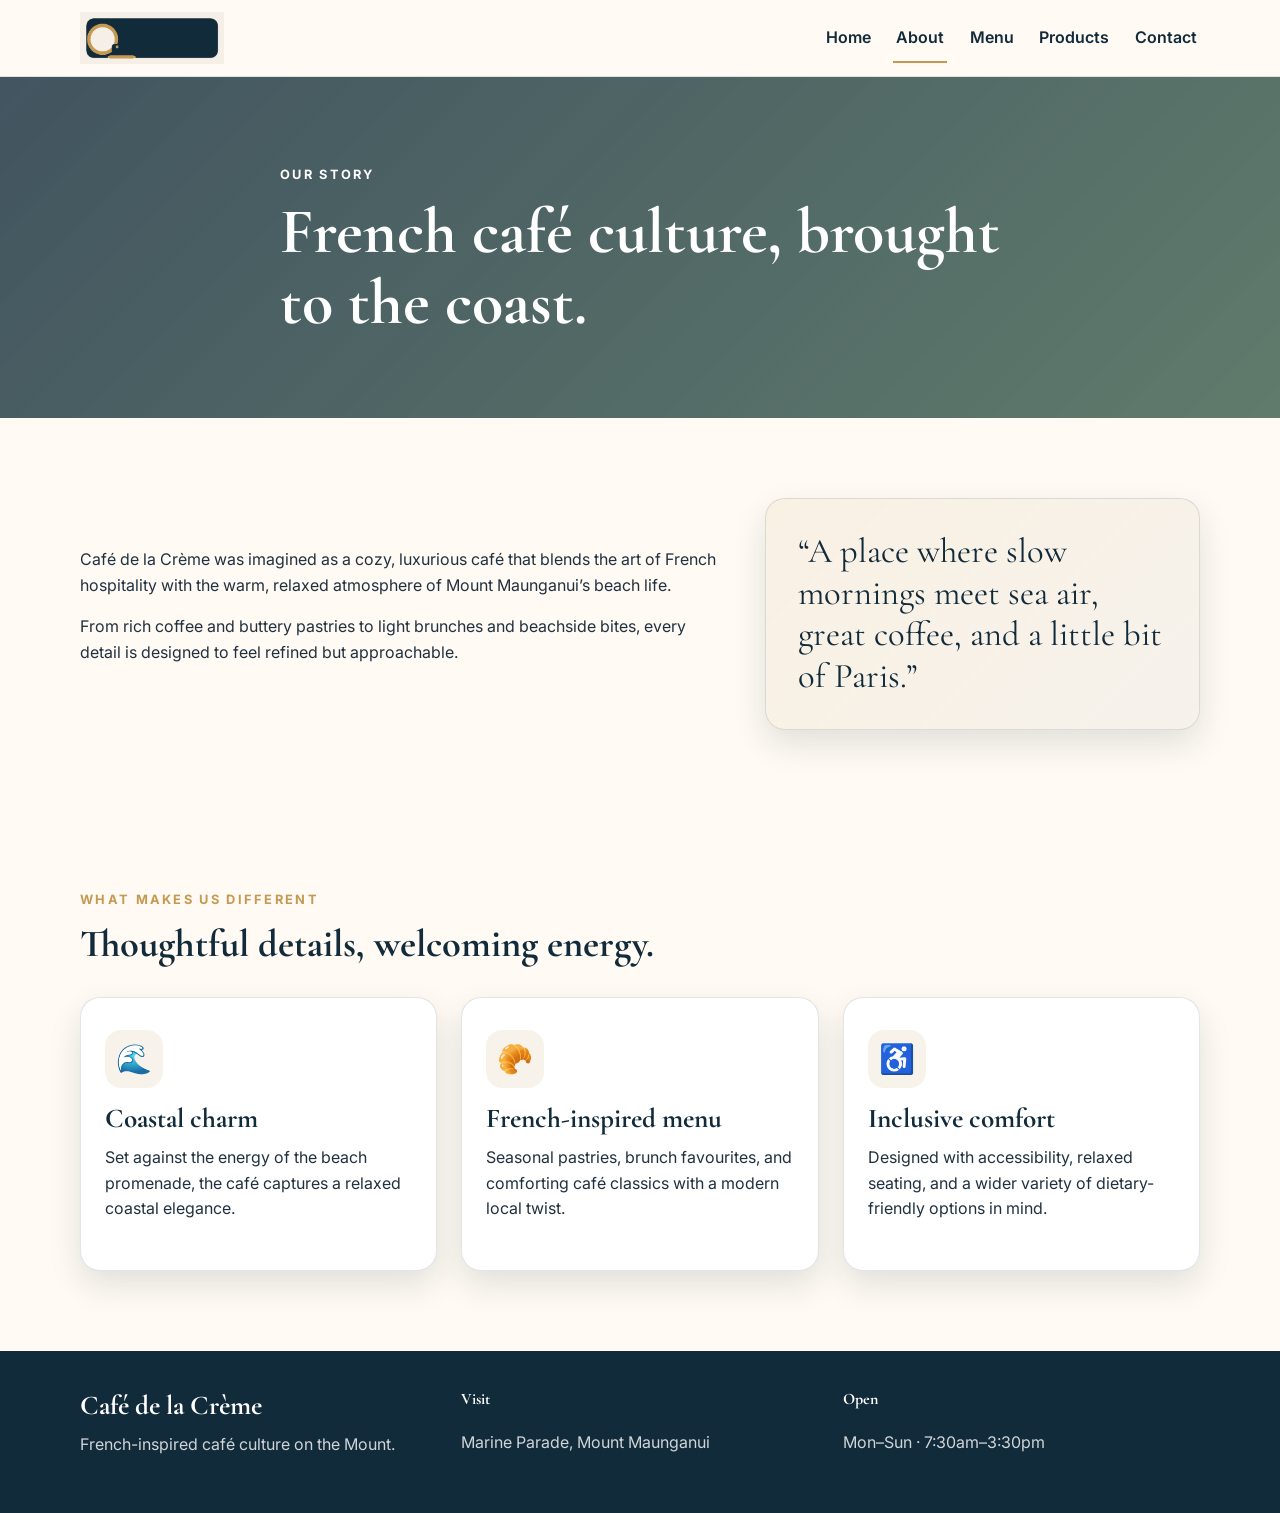
==== about.html @ 60d95ab0 "Adding the core to the main" ====
<!DOCTYPE html>
<html lang="en">
  <head>
    <meta charset="UTF-8" />
    <meta name="viewport" content="width=device-width, initial-scale=1.0" />
    <title>About | Café de la Crème</title>
    <meta
      name="description"
      content="Learn about the story, values, and beachside charm of Café de la Crème in Mount Maunganui."
    />
    <link rel="preconnect" href="https://fonts.googleapis.com" />
    <link rel="preconnect" href="https://fonts.gstatic.com" crossorigin />
    <link
      href="https://fonts.googleapis.com/css2?family=Cormorant+Garamond:wght@400;500;600;700&family=Inter:wght@400;500;600;700&display=swap"
      rel="stylesheet"
    />
    <link rel="stylesheet" href="assets/css/styles.css" />
  </head>
  <body>
    <header class="site-header">
      <div class="container nav-wrap">
        <a href="index.html" class="brand" aria-label="Café de la Crème home">
          <img src="assets/images/cafe_de_la_creme_1.png" alt="Café de la Crème logo" class="logo-image" />
        </a>

        <button class="nav-toggle" aria-label="Open menu" aria-expanded="false">
          <span></span>
          <span></span>
          <span></span>
        </button>

        <nav class="main-nav" aria-label="Main navigation">
          <a href="index.html">Home</a>
          <a href="about.html" class="active">About</a>
          <a href="menu.html">Menu</a>
          <a href="products.html">Products</a>
          <a href="contact.html">Contact</a>
        </nav>
      </div>
    </header>

    <main>
      <section class="page-hero about-hero">
        <div class="container narrow">
          <p class="eyebrow">Our story</p>
          <h1>French café culture, brought to the coast.</h1>
        </div>
      </section>

      <section class="container section-spacing">
        <div class="story-grid">
          <div>
            <p>
              Café de la Crème was imagined as a cozy, luxurious café that blends the art of French hospitality with the warm, relaxed atmosphere of Mount Maunganui’s beach life.
            </p>
            <p>
              From rich coffee and buttery pastries to light brunches and beachside bites, every detail is designed to feel refined but approachable.
            </p>
          </div>

          <div class="quote-panel">
            <p>
              “A place where slow mornings meet sea air, great coffee, and a little bit of Paris.”
            </p>
          </div>
        </div>
      </section>

      <section class="container section-spacing">
        <div class="section-heading">
          <p class="eyebrow">What makes us different</p>
          <h2>Thoughtful details, welcoming energy.</h2>
        </div>

        <div class="feature-grid about-grid">
          <article class="feature-card">
            <div class="icon">🌊</div>
            <h3>Coastal charm</h3>
            <p>Set against the energy of the beach promenade, the café captures a relaxed coastal elegance.</p>
          </article>

          <article class="feature-card">
            <div class="icon">🥐</div>
            <h3>French-inspired menu</h3>
            <p>Seasonal pastries, brunch favourites, and comforting café classics with a modern local twist.</p>
          </article>

          <article class="feature-card">
            <div class="icon">♿</div>
            <h3>Inclusive comfort</h3>
            <p>Designed with accessibility, relaxed seating, and a wider variety of dietary-friendly options in mind.</p>
          </article>
        </div>
      </section>
    </main>

    <footer class="site-footer">
      <div class="container footer-wrap">
        <div>
          <h3>Café de la Crème</h3>
          <p>French-inspired café culture on the Mount.</p>
        </div>

        <div>
          <h4>Visit</h4>
          <p>Marine Parade, Mount Maunganui</p>
        </div>

        <div>
          <h4>Open</h4>
          <p>Mon–Sun · 7:30am–3:30pm</p>
        </div>
      </div>
    </footer>

    <script src="assets/js/script.js"></script>
  </body>
</html>
---- assets/css/styles.css ----
:root {
  --cream: #f5efe7;
  --ivory: #fffaf3;
  --navy: #122b3b;
  --forest: #1d4532;
  --gold: #c49a52;
  --sand: #d9b685;
  --text: #21313f;
  --muted: #5a6975;
  --border: rgba(18, 43, 59, 0.12);
  --shadow: 0 14px 32px rgba(18, 43, 59, 0.12);
}

* {
  box-sizing: border-box;
}

html {
  scroll-behavior: smooth;
}

body {
  margin: 0;
  font-family: "Inter", Arial, sans-serif;
  background: var(--ivory);
  color: var(--text);
  line-height: 1.6;
}

img {
  max-width: 100%;
  display: block;
}

a {
  color: inherit;
  text-decoration: none;
}

button,
input,
textarea {
  font: inherit;
}

.container {
  width: min(1120px, calc(100% - 2rem));
  margin: 0 auto;
}

.narrow {
  max-width: 720px;
}

.section-spacing {
  padding: 5rem 0;
}

.eyebrow {
  margin: 0 0 0.75rem;
  font-size: 0.8rem;
  letter-spacing: 0.18em;
  text-transform: uppercase;
  color: var(--gold);
  font-weight: 700;
}

h1,
h2,
h3,
h4 {
  margin-top: 0;
  font-family: "Cormorant Garamond", Georgia, serif;
  line-height: 1.1;
  color: var(--navy);
}

h1 {
  font-size: clamp(2.8rem, 5vw, 5rem);
  margin-bottom: 1rem;
}

h2 {
  font-size: clamp(2.1rem, 3vw, 3rem);
  margin-bottom: 1rem;
}

h3 {
  font-size: clamp(1.7rem, 2vw, 2.2rem);
  margin-bottom: 0.7rem;
}

p {
  margin-top: 0;
  max-width: 65ch;
}

.site-header {
  background: rgba(255, 250, 243, 0.92);
  backdrop-filter: blur(12px);
  border-bottom: 1px solid var(--border);
  position: sticky;
  top: 0;
  z-index: 20;
}

.nav-wrap {
  display: flex;
  justify-content: space-between;
  align-items: center;
  min-height: 76px;
  gap: 1.5rem;
}

.brand {
  display: inline-flex;
  align-items: center;
  gap: 0.8rem;
}

.logo-image {
  display: block;
  height: 52px;
  width: auto;
  max-width: 260px;
}

.brand strong,
.brand small {
  display: block;
}

.brand strong {
  font-family: "Cormorant Garamond", Georgia, serif;
  font-size: 2rem;
  color: var(--navy);
  line-height: 1;
}

.brand small {
  color: var(--muted);
  font-size: 0.75rem;
  letter-spacing: 0.08em;
  text-transform: uppercase;
}

.brand-mark {
  width: 42px;
  height: 42px;
  border-radius: 50%;
  display: grid;
  place-items: center;
  background: var(--navy);
  color: var(--ivory);
  font-weight: 700;
  font-family: "Cormorant Garamond", Georgia, serif;
  font-size: 1.6rem;
}

.main-nav {
  display: flex;
  gap: 1.2rem;
  align-items: center;
}

.main-nav a {
  position: relative;
  padding: 0.5rem 0.2rem;
  color: var(--navy);
  font-weight: 600;
}

.main-nav a::after {
  content: "";
  position: absolute;
  left: 0;
  bottom: -4px;
  width: 100%;
  height: 2px;
  background: var(--gold);
  transform: scaleX(0);
  transform-origin: left;
  transition: transform 0.2s ease;
}

.main-nav a:hover::after,
.main-nav a.active::after {
  transform: scaleX(1);
}

.nav-toggle {
  display: none;
  width: 46px;
  height: 46px;
  border: 1px solid var(--border);
  border-radius: 10px;
  background: transparent;
  cursor: pointer;
}

.nav-toggle span {
  display: block;
  width: 22px;
  height: 2px;
  background: var(--navy);
  margin: 5px auto;
}

.hero {
  padding: 6rem 0 5rem;
  background: linear-gradient(135deg, rgba(18, 43, 59, 0.84), rgba(29, 69, 50, 0.76)),
    url("https://images.unsplash.com/photo-1509042239860-f550ce710b93?auto=format&fit=crop&w=1600&q=80") center/cover no-repeat;
  color: #fff;
}

.hero-content {
  max-width: 700px;
}

.hero h1,
.hero h2,
.hero p,
.hero .eyebrow {
  color: #fff;
}

.lead {
  font-size: 1.12rem;
  color: rgba(255, 255, 255, 0.9);
  margin-bottom: 2rem;
}

.hero-actions {
  display: flex;
  flex-wrap: wrap;
  gap: 1rem;
}

.btn {
  display: inline-flex;
  align-items: center;
  justify-content: center;
  border-radius: 999px;
  padding: 0.9rem 1.5rem;
  font-weight: 700;
  border: 2px solid transparent;
  transition: transform 0.2s ease, box-shadow 0.2s ease;
}

.btn:hover {
  transform: translateY(-1px);
}

.btn-primary {
  background: var(--gold);
  color: var(--navy);
  box-shadow: var(--shadow);
}

.btn-secondary {
  border-color: rgba(255, 255, 255, 0.5);
  color: #fff;
  background: rgba(255, 255, 255, 0.05);
}

.section-heading {
  margin-bottom: 2rem;
}

.feature-grid,
.product-grid {
  display: grid;
  gap: 1.5rem;
}

.feature-grid {
  grid-template-columns: repeat(3, minmax(0, 1fr));
}

.product-grid {
  grid-template-columns: repeat(3, minmax(0, 1fr));
}

.feature-card,
.card,
.contact-card,
.contact-form,
.quote-panel,
.mini-panel {
  background: #fff;
  border: 1px solid var(--border);
  border-radius: 20px;
  box-shadow: var(--shadow);
}

.feature-card {
  padding: 2rem 1.5rem;
}

.icon {
  width: 58px;
  height: 58px;
  border-radius: 16px;
  display: grid;
  place-items: center;
  background: rgba(196, 154, 82, 0.12);
  font-size: 1.8rem;
  margin-bottom: 1rem;
}

.highlight-band {
  background: linear-gradient(90deg, rgba(245, 239, 231, 0.9), rgba(217, 182, 133, 0.18));
  padding: 4rem 0;
}

.split-layout {
  display: grid;
  grid-template-columns: 1.4fr 0.8fr;
  align-items: center;
  gap: 2rem;
}

.mini-panel {
  padding: 1.5rem 2rem;
}

.mini-panel ul {
  margin: 0;
  padding-left: 1.1rem;
}

.card {
  overflow: hidden;
}

.item-image {
  min-height: 220px;
  background-size: cover;
  background-position: center;
}

.image-one {
  background-image: url("https://images.unsplash.com/photo-1495474472287-4d71bcdd2085?auto=format&fit=crop&w=1000&q=80");
}

.image-two {
  background-image: url("https://images.unsplash.com/photo-1504674900247-0877df9cc836?auto=format&fit=crop&w=1000&q=80");
}

.image-three {
  background-image: url("https://images.unsplash.com/photo-1541167760496-1628856ab772?auto=format&fit=crop&w=1000&q=80");
}

.image-four {
  background-image: url("https://images.unsplash.com/photo-1511920170033-f8396924c348?auto=format&fit=crop&w=1000&q=80");
}

.item-copy {
  padding: 1.5rem;
}

.pill {
  display: inline-block;
  margin-top: 0.75rem;
  padding: 0.45rem 0.8rem;
  border-radius: 999px;
  background: rgba(29, 69, 50, 0.08);
  color: var(--forest);
  font-size: 0.8rem;
  font-weight: 700;
}

.page-hero {
  padding: 5.5rem 0 4rem;
  background: linear-gradient(135deg, rgba(18, 43, 59, 0.8), rgba(29, 69, 50, 0.7));
  color: #fff;
}

.page-hero h1,
.page-hero .eyebrow {
  color: #fff;
}

.about-hero {
  background-image: linear-gradient(135deg, rgba(18, 43, 59, 0.8), rgba(29, 69, 50, 0.7)), url("https://images.unsplash.com/photo-1554118811-1e0d58224f24?auto=format&fit=crop&w=1400&q=80");
  background-size: cover;
  background-position: center;
}

.menu-hero {
  background-image: linear-gradient(135deg, rgba(18, 43, 59, 0.8), rgba(29, 69, 50, 0.7)), url("https://images.unsplash.com/photo-1521017432531-fbd92d768814?auto=format&fit=crop&w=1400&q=80");
  background-size: cover;
  background-position: center;
}

.products-hero {
  background-image: linear-gradient(135deg, rgba(18, 43, 59, 0.8), rgba(29, 69, 50, 0.7)), url("https://images.unsplash.com/photo-1442512595331-e89e73853f31?auto=format&fit=crop&w=1400&q=80");
  background-size: cover;
  background-position: center;
}

.contact-hero {
  background-image: linear-gradient(135deg, rgba(18, 43, 59, 0.8), rgba(29, 69, 50, 0.7)), url("https://images.unsplash.com/photo-1521017432531-fbd92d768814?auto=format&fit=crop&w=1400&q=80");
  background-size: cover;
  background-position: center;
}

.story-grid {
  display: grid;
  grid-template-columns: 1.2fr 0.8fr;
  gap: 2rem;
  align-items: center;
}

.quote-panel {
  padding: 2rem;
  background: linear-gradient(135deg, rgba(196, 154, 82, 0.09), rgba(18, 43, 59, 0.04));
}

.quote-panel p {
  font-family: "Cormorant Garamond", Georgia, serif;
  font-size: clamp(1.8rem, 2.7vw, 2.6rem);
  line-height: 1.2;
  color: var(--navy);
  margin: 0;
}

.about-grid {
  grid-template-columns: repeat(3, minmax(0, 1fr));
}

.menu-category {
  margin-bottom: 2.5rem;
}

.menu-list {
  list-style: none;
  margin: 0;
  padding: 0;
  border: 1px solid var(--border);
  border-radius: 18px;
  background: #fff;
  overflow: hidden;
}

.menu-list li {
  display: flex;
  justify-content: space-between;
  gap: 1rem;
  padding: 1rem 1.2rem;
  border-bottom: 1px solid var(--border);
}

.menu-list li:last-child {
  border-bottom: none;
}

.contact-layout {
  display: grid;
  grid-template-columns: 0.9fr 1.1fr;
  gap: 2rem;
}

.contact-card,
.contact-form {
  padding: 2rem;
}

.contact-list {
  list-style: none;
  margin: 0;
  padding: 0;
  display: grid;
  gap: 0.8rem;
}

.contact-form {
  display: grid;
  gap: 1.2rem;
}

.contact-form label {
  display: grid;
  gap: 0.5rem;
  font-weight: 600;
  color: var(--navy);
}

.contact-form input,
.contact-form textarea {
  width: 100%;
  padding: 0.9rem 1rem;
  border: 1px solid var(--border);
  border-radius: 12px;
  background: rgba(245, 239, 231, 0.4);
}

.site-footer {
  background: var(--navy);
  color: rgba(255, 255, 255, 0.8);
  padding: 2.5rem 0;
}

.site-footer h3,
.site-footer h4 {
  color: #fff;
}

.footer-wrap {
  display: grid;
  grid-template-columns: repeat(3, minmax(0, 1fr));
  gap: 1.5rem;
}

@media (max-width: 820px) {
  .feature-grid,
  .product-grid,
  .split-layout,
  .story-grid,
  .contact-layout,
  .footer-wrap,
  .about-grid {
    grid-template-columns: 1fr;
  }

  .nav-toggle {
    display: block;
  }

  .main-nav {
    position: absolute;
    left: 1rem;
    right: 1rem;
    top: 76px;
    display: none;
    flex-direction: column;
    align-items: flex-start;
    background: rgba(255, 250, 243, 0.98);
    border: 1px solid var(--border);
    border-radius: 16px;
    padding: 1rem;
    box-shadow: var(--shadow);
  }

  .main-nav.open {
    display: flex;
  }

  .brand strong {
    font-size: 1.6rem;
  }
}
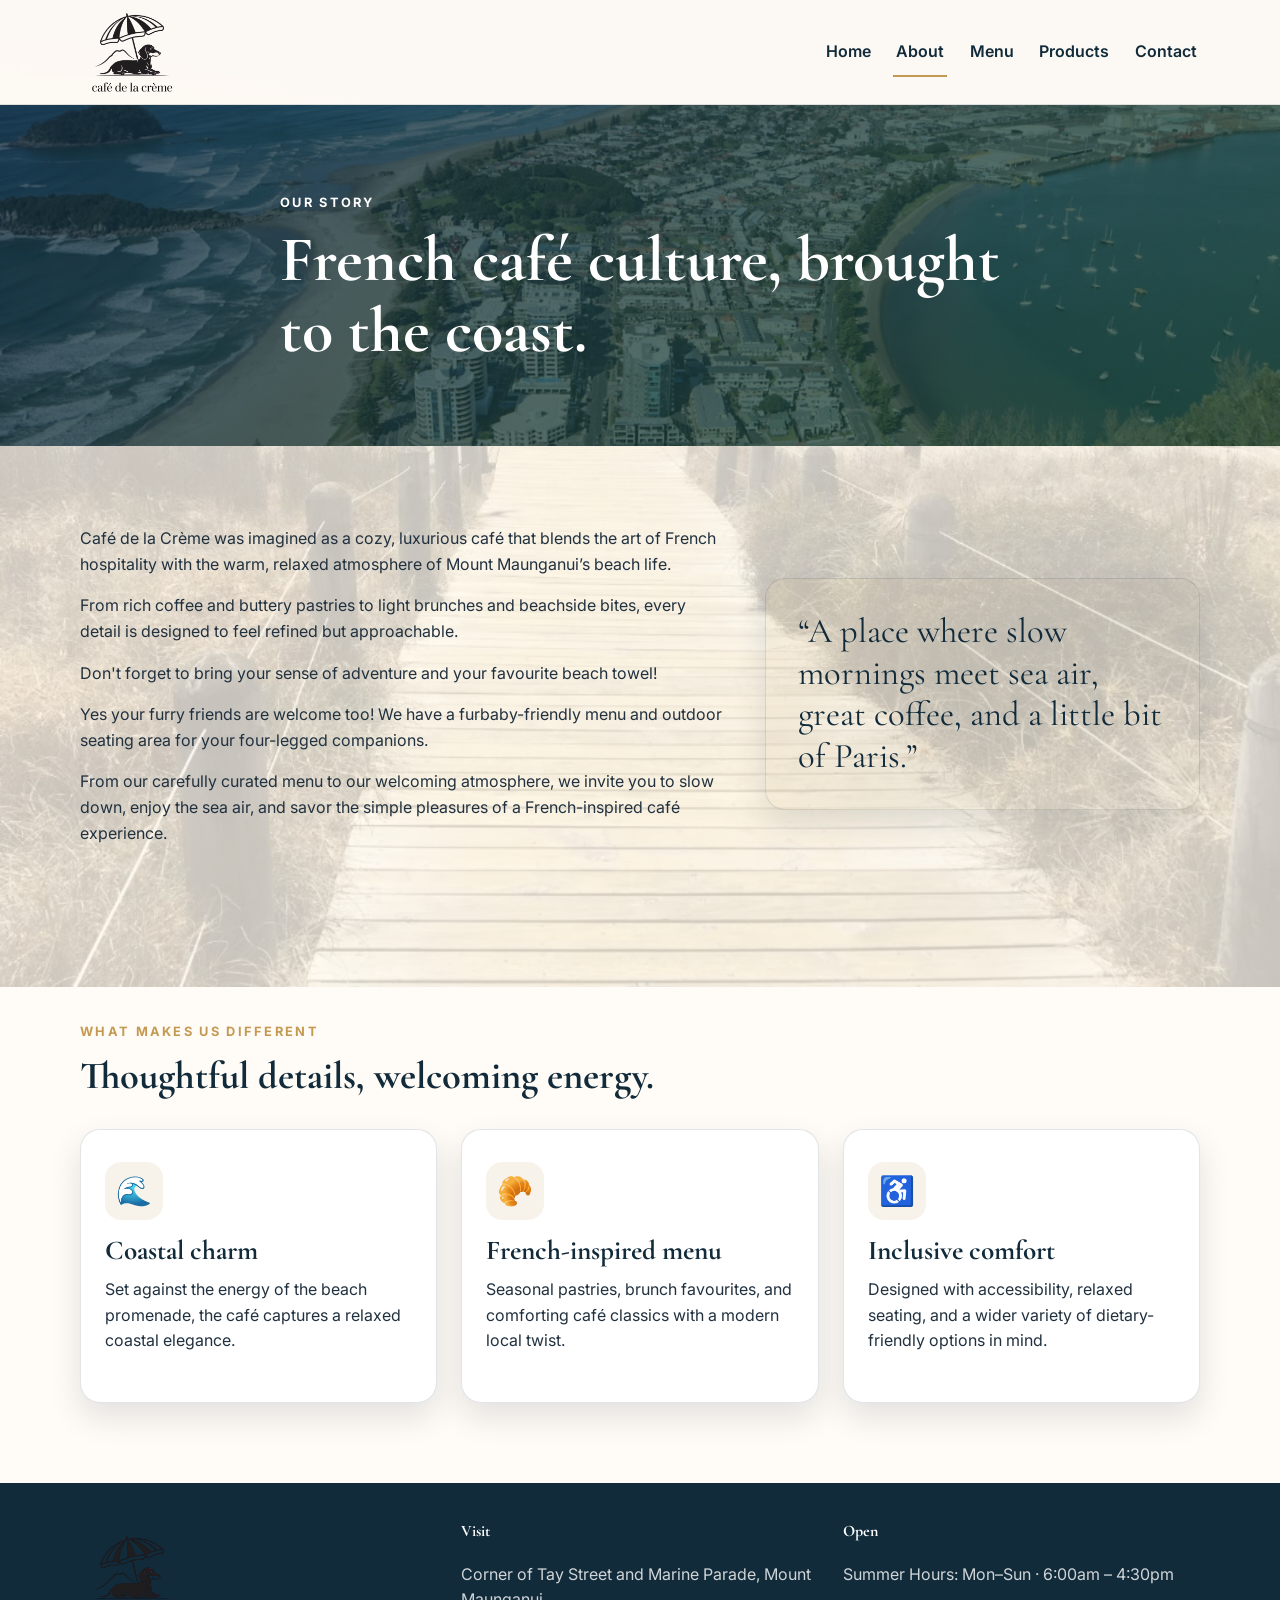
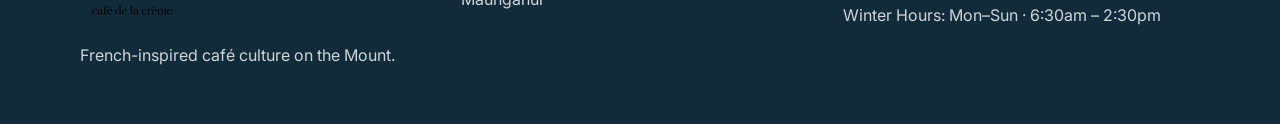
==== commit fe77bfce: "Updated Menu, Pricing, Fine tuning, and logo." ====
--- a/about.html
+++ b/about.html
@@ -56,6 +56,15 @@
             <p>
               From rich coffee and buttery pastries to light brunches and beachside bites, every detail is designed to feel refined but approachable.
             </p>
+            <p>
+              Don't forget to bring your sense of adventure and your favourite beach towel!
+            </p>
+            <p>
+              Yes your furry friends are welcome too! We have a furbaby-friendly menu and outdoor seating area for your four-legged companions.
+            </p>
+            <p>
+              From our carefully curated menu to our welcoming atmosphere, we invite you to slow down, enjoy the sea air, and savor the simple pleasures of a French-inspired café experience.
+            </p>
           </div>
 
           <div class="quote-panel">
@@ -97,18 +106,19 @@
     <footer class="site-footer">
       <div class="container footer-wrap">
         <div>
-          <h3>Café de la Crème</h3>
+          <img src="assets/images/cafe_de_la_creme_1.png" alt="Café de la Crème logo" class="footer-logo" />
           <p>French-inspired café culture on the Mount.</p>
         </div>
 
         <div>
           <h4>Visit</h4>
-          <p>Marine Parade, Mount Maunganui</p>
+          <p>Corner of Tay Street and Marine Parade, Mount Maunganui</p>
         </div>
 
         <div>
           <h4>Open</h4>
-          <p>Mon–Sun · 7:30am–3:30pm</p>
+          <p>Summer Hours: Mon–Sun · 6:00am – 4:30pm</p>
+          <p>Winter Hours: Mon–Sun · 6:30am – 2:30pm</p>
         </div>
       </div>
     </footer>
--- a/assets/css/styles.css
+++ b/assets/css/styles.css
@@ -22,7 +22,8 @@
 body {
   margin: 0;
   font-family: "Inter", Arial, sans-serif;
-  background: var(--ivory);
+  background: linear-gradient(rgba(255, 250, 243, 0.75), rgba(255, 250, 243, 0.75)),
+    url("../images/Tay_Street_Cafe_Beach.jpeg") center / cover fixed no-repeat;
   color: var(--text);
   line-height: 1.6;
 }
@@ -120,9 +121,17 @@
 
 .logo-image {
   display: block;
-  height: 52px;
+  height: 104px;
   width: auto;
-  max-width: 260px;
+  max-width: 520px;
+}
+
+.footer-logo {
+  display: block;
+  height: 104px;
+  width: auto;
+  max-width: 520px;
+  margin-bottom: 1rem;
 }
 
 .brand strong,
@@ -208,8 +217,8 @@
 
 .hero {
   padding: 6rem 0 5rem;
-  background: linear-gradient(135deg, rgba(18, 43, 59, 0.84), rgba(29, 69, 50, 0.76)),
-    url("https://images.unsplash.com/photo-1509042239860-f550ce710b93?auto=format&fit=crop&w=1600&q=80") center/cover no-repeat;
+  background: linear-gradient(135deg, rgba(18, 43, 59, 0.75), rgba(29, 69, 50, 0.75)),
+    url("../images/Mount-Maunganui-New-Zealand.jpeg") center / cover no-repeat;
   color: #fff;
 }
 
@@ -334,25 +343,9 @@
 }
 
 .item-image {
-  min-height: 220px;
-  background-size: cover;
-  background-position: center;
-}
-
-.image-one {
-  background-image: url("https://images.unsplash.com/photo-1495474472287-4d71bcdd2085?auto=format&fit=crop&w=1000&q=80");
-}
-
-.image-two {
-  background-image: url("https://images.unsplash.com/photo-1504674900247-0877df9cc836?auto=format&fit=crop&w=1000&q=80");
-}
-
-.image-three {
-  background-image: url("https://images.unsplash.com/photo-1541167760496-1628856ab772?auto=format&fit=crop&w=1000&q=80");
-}
-
-.image-four {
-  background-image: url("https://images.unsplash.com/photo-1511920170033-f8396924c348?auto=format&fit=crop&w=1000&q=80");
+  width: 100%;
+  height: 220px;
+  object-fit: cover;
 }
 
 .item-copy {
@@ -372,7 +365,8 @@
 
 .page-hero {
   padding: 5.5rem 0 4rem;
-  background: linear-gradient(135deg, rgba(18, 43, 59, 0.8), rgba(29, 69, 50, 0.7));
+  background: linear-gradient(135deg, rgba(18, 43, 59, 0.75), rgba(29, 69, 50, 0.75)),
+    url("../images/Mount-Maunganui-New-Zealand.jpeg") center / cover no-repeat;
   color: #fff;
 }
 
@@ -382,26 +376,18 @@
 }
 
 .about-hero {
-  background-image: linear-gradient(135deg, rgba(18, 43, 59, 0.8), rgba(29, 69, 50, 0.7)), url("https://images.unsplash.com/photo-1554118811-1e0d58224f24?auto=format&fit=crop&w=1400&q=80");
-  background-size: cover;
   background-position: center;
 }
 
 .menu-hero {
-  background-image: linear-gradient(135deg, rgba(18, 43, 59, 0.8), rgba(29, 69, 50, 0.7)), url("https://images.unsplash.com/photo-1521017432531-fbd92d768814?auto=format&fit=crop&w=1400&q=80");
-  background-size: cover;
   background-position: center;
 }
 
 .products-hero {
-  background-image: linear-gradient(135deg, rgba(18, 43, 59, 0.8), rgba(29, 69, 50, 0.7)), url("https://images.unsplash.com/photo-1442512595331-e89e73853f31?auto=format&fit=crop&w=1400&q=80");
-  background-size: cover;
   background-position: center;
 }
 
 .contact-hero {
-  background-image: linear-gradient(135deg, rgba(18, 43, 59, 0.8), rgba(29, 69, 50, 0.7)), url("https://images.unsplash.com/photo-1521017432531-fbd92d768814?auto=format&fit=crop&w=1400&q=80");
-  background-size: cover;
   background-position: center;
 }
 
